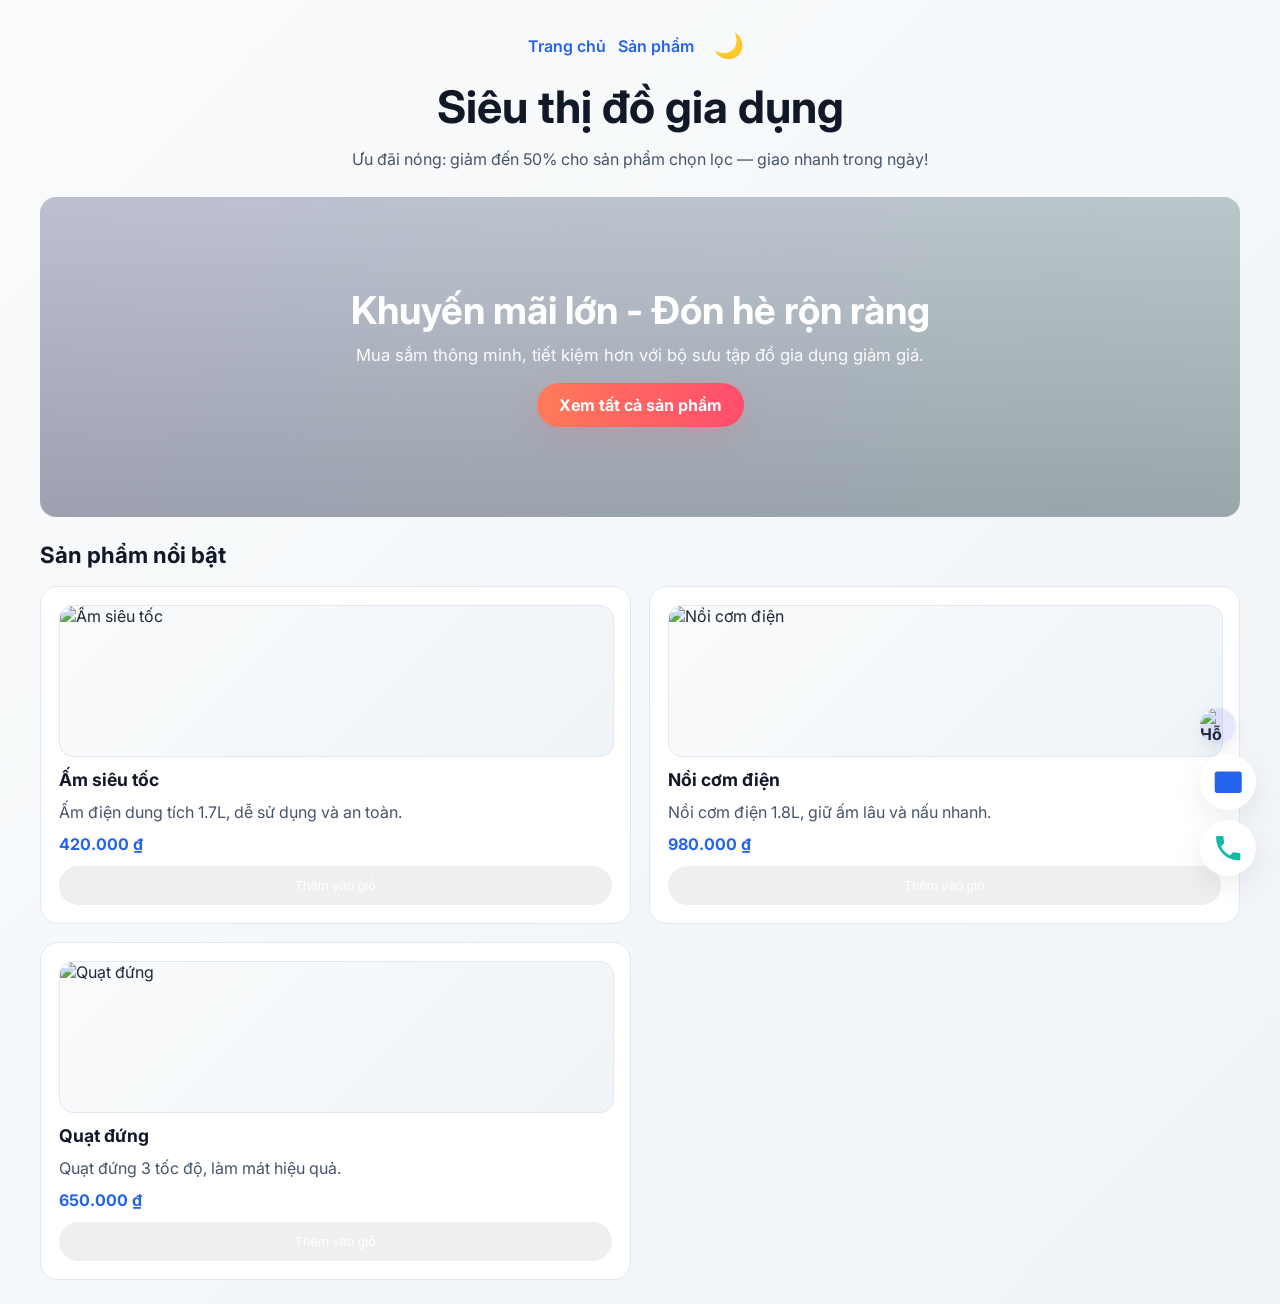
==== backup-2026-06-15_01/index.html @ 62ad3086 "Add files via upload" ====
<!DOCTYPE html>
<html lang="vi">
<head>
    <meta charset="UTF-8">
    <meta name="viewport" content="width=device-width, initial-scale=1">
    <title>Siêu thị đồ gia dụng</title>
    <link rel="icon" href="https://encrypted-tbn0.gstatic.com/images?q=tbn:ANd9GcQMyfhT3JraHYocKn4AHQWmWkL74jH20vujgkunbOzaHg&s=10" type="image/png">
    <link rel="preconnect" href="https://fonts.googleapis.com">
    <link rel="preconnect" href="https://fonts.gstatic.com" crossorigin>
    <link href="https://fonts.googleapis.com/css2?family=Inter:wght@400;500;600;700&display=swap&subset=vietnamese" rel="stylesheet">
    <link rel="stylesheet" href="css/style.css">
</head>
<body>
    <div class="page">
        <header>
            <nav class="top-nav">
                <a href="index.html">Trang chủ</a>
                <a href="products.html">Sản phẩm</a>
                <button id="themeToggle" class="theme-toggle" title="Chế độ tối/sáng" aria-label="Chuyển đổi chế độ">🌙</button>
            </nav>
            <h1>Siêu thị đồ gia dụng</h1>
            <p>Ưu đãi nóng: giảm đến 50% cho sản phẩm chọn lọc — giao nhanh trong ngày!</p>
        </header>

        <section class="promo-hero">
            <div class="promo-inner">
                <h2>Khuyến mãi lớn - Đón hè rộn ràng</h2>
                <p>Mua sắm thông minh, tiết kiệm hơn với bộ sưu tập đồ gia dụng giảm giá.</p>
                <a class="btn-primary" href="products.html">Xem tất cả sản phẩm</a>
            </div>
        </section>

        <section class="featured">
            <h2 class="section-title">Sản phẩm nổi bật</h2>
            <div id="featuredList" class="product-list"></div>
        </section>
    </div>

    <script src="js/script.js"></script>
    <div class="support-widget" id="supportWidget" aria-hidden="false">
        <div class="support-handle" title="Kéo để di chuyển">
            <img class="support-avatar" src="https://phukiennillkin.com/wp-content/uploads/2026/03/avatar-mac-dinh-facebook-6.jpg" alt="Hỗ trợ" />
        </div>
        <a class="support-item" href="mailto:hotro@example.com" title="Email hỗ trợ">
            <svg viewBox="0 0 24 24" aria-hidden="true"><path fill="#2563eb" d="M2 6a2 2 0 012-2h16a2 2 0 012 2v12a2 2 0 01-2 2H4a2 2 0 01-2-2V6zm4-.5L12 11l6-5.5V6l-6 5-6-5V5.5z"/></svg>
        </a>
        <a class="support-item support-contact" href="#" data-number="0978****48" title="Xem số điện thoại">
            <svg viewBox="0 0 24 24" aria-hidden="true"><path fill="#14b8a6" d="M6.62 10.79a15.05 15.05 0 006.59 6.59l2.2-2.2a1 1 0 011.01-.24c1.12.37 2.33.57 3.57.57a1 1 0 011 1V20a1 1 0 01-1 1A17 17 0 013 4a1 1 0 011-1h3.5a1 1 0 011 1c0 1.24.2 2.45.57 3.57a1 1 0 01-.24 1.01l-2.2 2.21z"/></svg>
        </a>
    </div>
</body>
</html>
---- backup-2026-06-15_01/css/style.css ----
:root {
    --bg-primary: linear-gradient(135deg, #fafbfc 0%, #eff4f8 100%);
    --bg-secondary: #ffffff;
    --text-primary: #1f2937;
    --text-secondary: #475569;
    --heading-color: #111827;
    --border-color: #e2e8f0;
    --nav-link: #2563eb;
    --shadow: rgba(15, 23, 42, 0.08);
}

body.dark-mode {
    --bg-primary: linear-gradient(135deg, #0f172a 0%, #1a1f3a 100%);
    --bg-secondary: #1e293b;
    --text-primary: #e2e8f0;
    --text-secondary: #cbd5e1;
    --heading-color: #f1f5f9;
    --border-color: #334155;
    --nav-link: #60a5fa;
    --shadow: rgba(0, 0, 0, 0.3);
}

body {
    margin: 0;
    font-family: 'Inter', Arial, sans-serif;
    background: var(--bg-primary);
    color: var(--text-primary);
    min-height: 100vh;
    transition: background 0.3s ease, color 0.3s ease;
}

.page {
    max-width: 1200px;
    margin: 0 auto;
    padding: 24px;
}

header {
    text-align: center;
    margin-bottom: 24px;
}

header h1 {
    margin: 0;
    font-size: 2.8rem;
    color: var(--heading-color);
}

header p {
    margin: 12px auto 0;
    max-width: 720px;
    color: var(--text-secondary);
    line-height: 1.7;
}

.top-nav {
    display: flex;
    gap: 12px;
    justify-content: center;
    align-items: center;
    margin-bottom: 12px;
}

.top-nav a {
    color: var(--nav-link);
    text-decoration: none;
    font-weight: 600;
}

.top-nav a:hover {
    text-decoration: underline;
}

.theme-toggle {
    background: none;
    border: none;
    font-size: 1.5rem;
    cursor: pointer;
    padding: 8px;
    border-radius: 8px;
    transition: background 0.3s ease;
}

.theme-toggle:hover {
    background: rgba(99, 102, 241, 0.1);
}

/* Promotional hero on homepage */
.promo-hero {
    margin: 24px 0;
    border-radius: 16px;
    overflow: hidden;
    display: flex;
    align-items: center;
    justify-content: center;
    min-height: 320px;
    background-image: linear-gradient(120deg, rgba(99,102,241,0.12), rgba(16,185,129,0.08)), url('https://picsum.photos/seed/promo/1400/600');
    background-size: cover;
    background-position: center;
    position: relative;
    color: #fff;
}

.promo-hero::after {
    content: "";
    position: absolute;
    inset: 0;
    background: linear-gradient(180deg, rgba(2,6,23,0.18), rgba(2,6,23,0.32));
}

.promo-inner {
    position: relative;
    z-index: 2;
    text-align: center;
    padding: 40px;
    max-width: 900px;
}

.promo-inner h2 {
    font-size: 2.4rem;
    margin: 0 0 12px;
    color: #fff;
}

.site-logo {
    display: block;
    margin: 12px auto 8px;
    width: 84px;
    height: 84px;
    object-fit: cover;
    border-radius: 12px;
    box-shadow: 0 10px 30px rgba(2,6,23,0.08);
}

.promo-inner p {
    color: rgba(255,255,255,0.95);
    margin: 0 0 18px;
    font-size: 1.05rem;
}

.btn-primary {
    display: inline-block;
    background: linear-gradient(90deg,#ff7a59,#ff4d6d);
    color: #ffffff;
    padding: 12px 22px;
    border-radius: 999px;
    text-decoration: none;
    font-weight: 700;
    box-shadow: 0 8px 30px rgba(255,77,109,0.18);
    transition: transform 0.15s ease, box-shadow 0.15s ease;
}

.btn-primary:hover {
    transform: translateY(-3px);
    box-shadow: 0 18px 40px rgba(255,77,109,0.22);
}

@media (max-width: 640px) {
    .promo-inner { padding: 20px; }
    .promo-inner h2 { font-size: 1.6rem; }
}

.layout {
    display: grid;
    grid-template-columns: 1.6fr 1fr;
    gap: 24px;
}

.products, .cart {
    background: var(--bg-secondary);
    border-radius: 22px;
    box-shadow: 0 20px 50px var(--shadow);
    padding: 24px;
}

.section-title {
    margin: 0 0 18px;
    font-size: 1.4rem;
    color: var(--heading-color);
}

.product-list {
    display: grid;
    grid-template-columns: repeat(2, minmax(0, 1fr));
    gap: 18px;
}

.product-card {
    border: 1px solid var(--border-color);
    border-radius: 18px;
    padding: 18px;
    display: flex;
    flex-direction: column;
    gap: 12px;
    background: var(--bg-secondary);
    transition: background 0.3s ease, border-color 0.3s ease;
}

.product-card h3 {
    margin: 0;
    font-size: 1.1rem;
    color: var(--heading-color);
}

.product-card img {
    width: 100%;
    height: 150px;
    object-fit: contain;
    border-radius: 14px;
    border: 1px solid var(--border-color);
    background: var(--bg-primary);
}

.product-card p {
    margin: 0;
    color: var(--text-secondary);
    flex: 1;
}

.product-card .price {
    font-weight: 700;
    color: var(--nav-link);
}

.product-card button {
    border: none;dsfdsssss
    background: var(--nav-link);
    color: white;
    border-radius: 999px;
    padding: 12px 18px;
    cursor: pointer;
    transition: transform 0.2s ease, background 0.2s ease;
}

.product-card button:hover {
    transform: translateY(-1px);
    background: #1d4ed8;
}

.cart table {
    width: 100%;
    border-collapse: collapse;
}

.cart th, .cart td {
    padding: 12px 10px;
    text-align: left;
    border-bottom: 1px solid var(--border-color);
    color: var(--text-primary);
}

.cart th {
    color: var(--heading-color);
    font-weight: 700;
}

.cart td:last-child {
    text-align: center;
}

.cart-actions {
    display: flex;
    justify-content: space-between;
    align-items: center;
    margin-top: 24px;
    gap: 12px;
    flex-wrap: wrap;
}

.cart-actions .total {
    font-size: 1.25rem;
    font-weight: 700;
    color: var(--heading-color);
}

.cart-actions button {
    border: none;
    background: #14b8a6;
    color: white;
    border-radius: 999px;
    padding: 12px 20px;
    cursor: pointer;
    transition: background 0.2s ease;
}

.cart-actions button:hover {
    background: #0f766e;
}

.empty {
    color: var(--text-secondary);
    padding: 24px 0;
}

.tracking {
    margin-top: 18px;
    border: 1px solid var(--border-color);
    border-radius: 18px;
    padding: 18px;
    background: var(--bg-secondary);
}
}

.tracking strong {
    display: block;
    margin-bottom: 6px;
    color: var(--heading-color);
}

/* Floating support widget */
.support-widget {
    position: fixed;
    bottom: 24px;
    right: 24px;
    display: flex;
    flex-direction: column;
    gap: 10px;
    z-index: 9999;
    cursor: grab;
    user-select: none;
}
.support-widget:active { cursor: grabbing; }
.support-handle {
    width: 36px;
    height: 36px;
    border-radius: 50%;
    background: rgba(99, 102, 241, 0.15);
    display: flex;
    align-items: center;
    justify-content: center;
    font-weight: 700;
    color: var(--text-primary);
    box-shadow: 0 6px 18px var(--shadow);
    transition: background 0.3s ease;
}
.support-avatar { width: 36px; height: 36px; border-radius: 50%; display: block; }
.support-item {
    width: 56px;
    height: 56px;
    border-radius: 50%;
    background: var(--bg-secondary);
    display: inline-flex;
    align-items: center;
    justify-content: center;
    text-decoration: none;
    box-shadow: 0 10px 30px var(--shadow);
    transition: transform 0.12s ease, box-shadow 0.12s ease;
    overflow: hidden;
}
.support-item:hover { transform: translateY(-4px); box-shadow: 0 18px 40px var(--shadow); }
.support-item svg { width: 58%; height: 58%; display: block; }

.support-tooltip {
    position: fixed;
    padding: 8px 12px;
    background: rgba(15, 23, 42, 0.95);
    color: #fff;
    border-radius: 8px;
    font-weight: 700;
    font-size: 0.95rem;
    box-shadow: 0 12px 30px rgba(2,6,23,0.18);
    z-index: 99999;
    transform-origin: bottom right;
}
.support-tooltip.hide { display: none; }

@media (max-width: 520px) {
    .support-widget { right: 12px; bottom: 12px; }
    .support-item { width: 48px; height: 48px; }
}

@media (max-width: 980px) {
    .layout {
        grid-template-columns: 1fr;
    }

    .product-list {
        grid-template-columns: 1fr;
    }
}
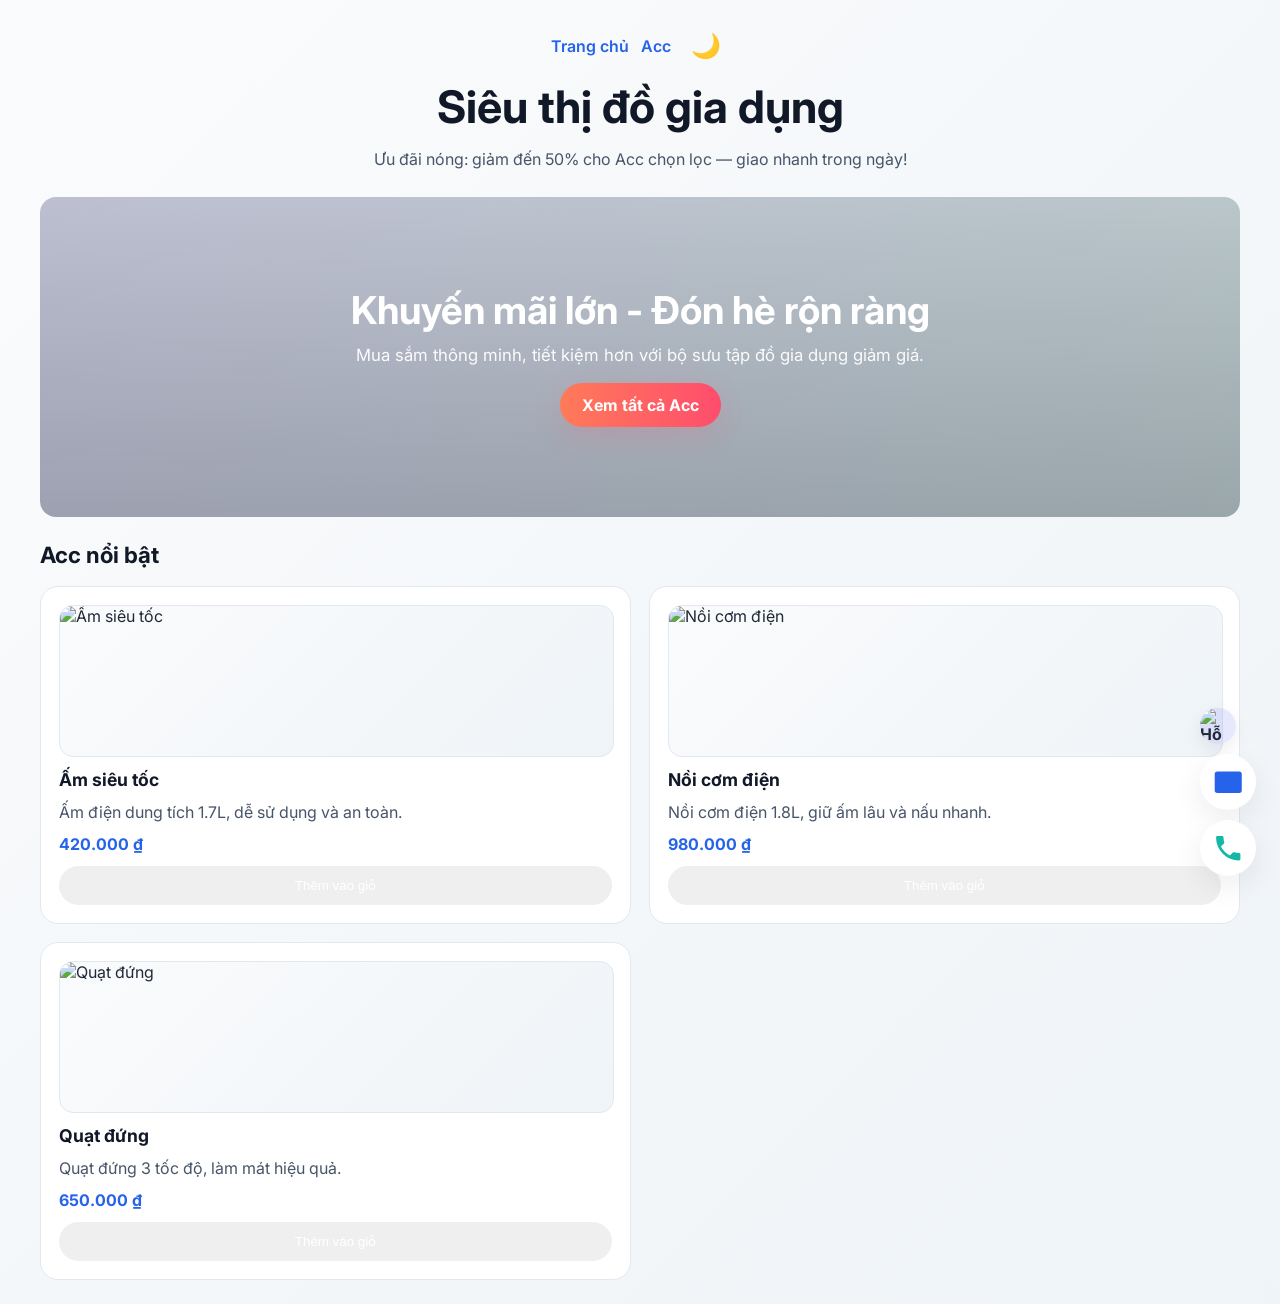
==== commit ae714885: "Add files via upload" ====
--- a/backup-2026-06-15_01/index.html
+++ b/backup-2026-06-15_01/index.html
@@ -15,23 +15,23 @@
         <header>
             <nav class="top-nav">
                 <a href="index.html">Trang chủ</a>
-                <a href="products.html">Sản phẩm</a>
+                <a href="products.html">Acc</a>
                 <button id="themeToggle" class="theme-toggle" title="Chế độ tối/sáng" aria-label="Chuyển đổi chế độ">🌙</button>
             </nav>
             <h1>Siêu thị đồ gia dụng</h1>
-            <p>Ưu đãi nóng: giảm đến 50% cho sản phẩm chọn lọc — giao nhanh trong ngày!</p>
+            <p>Ưu đãi nóng: giảm đến 50% cho Acc chọn lọc — giao nhanh trong ngày!</p>
         </header>
 
         <section class="promo-hero">
             <div class="promo-inner">
                 <h2>Khuyến mãi lớn - Đón hè rộn ràng</h2>
                 <p>Mua sắm thông minh, tiết kiệm hơn với bộ sưu tập đồ gia dụng giảm giá.</p>
-                <a class="btn-primary" href="products.html">Xem tất cả sản phẩm</a>
+                <a class="btn-primary" href="products.html">Xem tất cả Acc</a>
             </div>
         </section>
 
         <section class="featured">
-            <h2 class="section-title">Sản phẩm nổi bật</h2>
+            <h2 class="section-title">Acc nổi bật</h2>
             <div id="featuredList" class="product-list"></div>
         </section>
     </div>
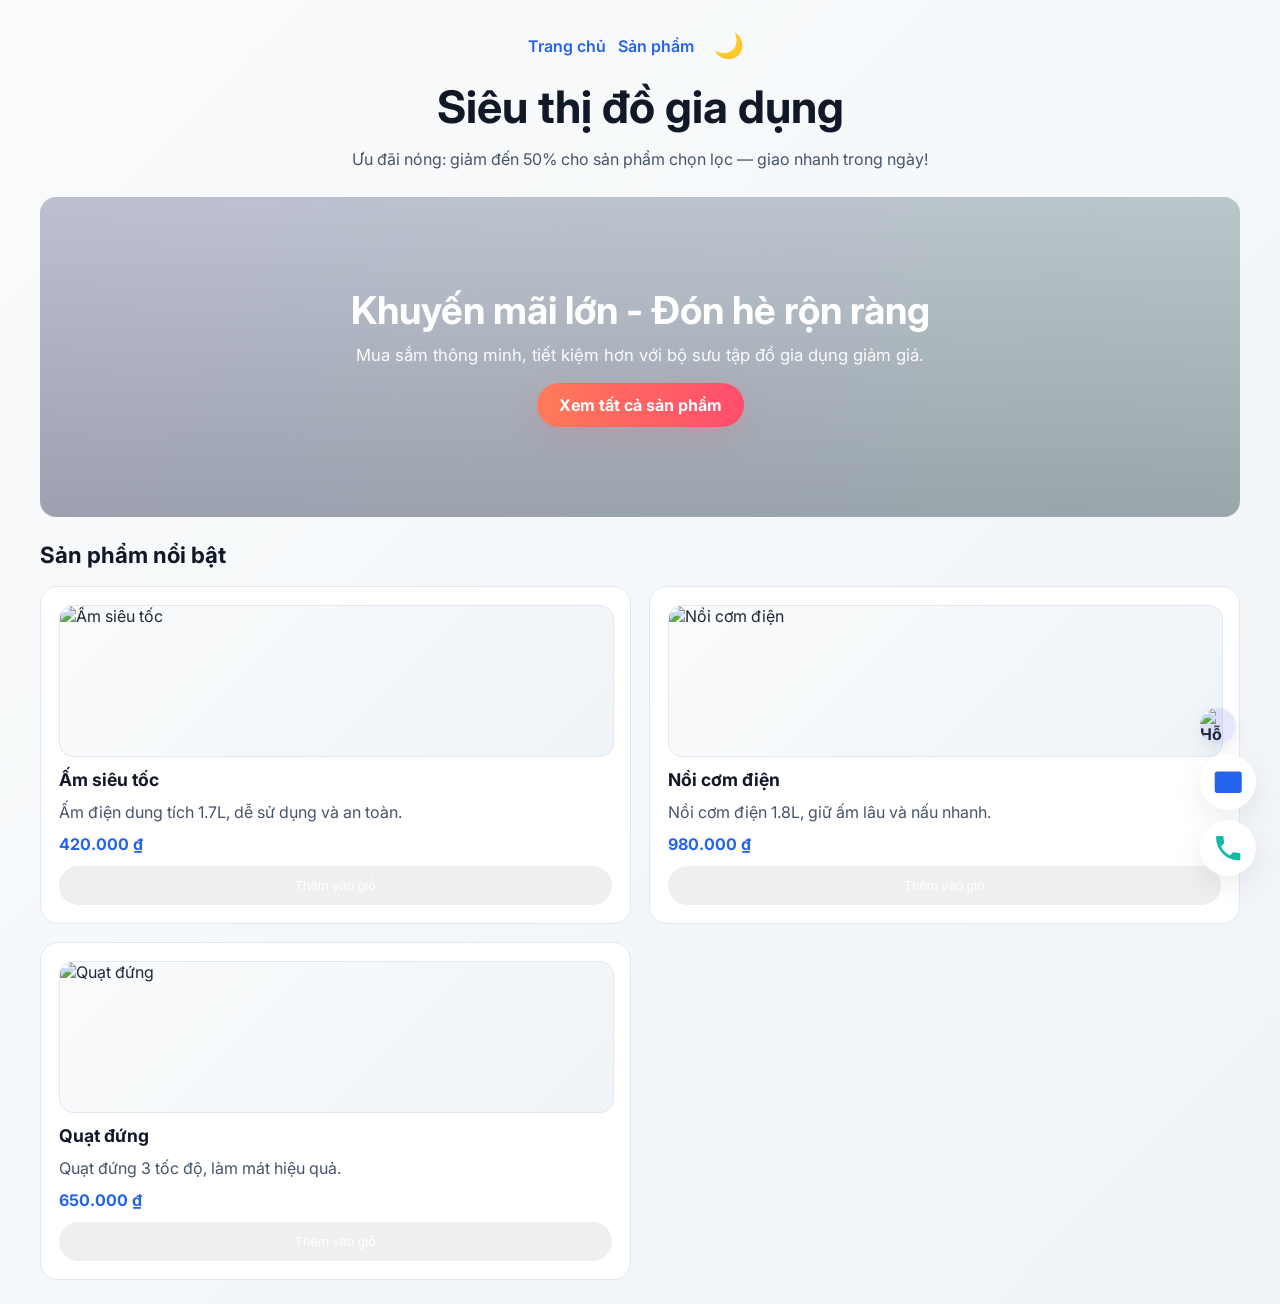
==== commit 0dad6226: "Add files via upload" ====
--- a/backup-2026-06-15_01/index.html
+++ b/backup-2026-06-15_01/index.html
@@ -15,23 +15,23 @@
         <header>
             <nav class="top-nav">
                 <a href="index.html">Trang chủ</a>
-                <a href="products.html">Acc</a>
+                <a href="products.html">Sản phẩm</a>
                 <button id="themeToggle" class="theme-toggle" title="Chế độ tối/sáng" aria-label="Chuyển đổi chế độ">🌙</button>
             </nav>
             <h1>Siêu thị đồ gia dụng</h1>
-            <p>Ưu đãi nóng: giảm đến 50% cho Acc chọn lọc — giao nhanh trong ngày!</p>
+            <p>Ưu đãi nóng: giảm đến 50% cho sản phẩm chọn lọc — giao nhanh trong ngày!</p>
         </header>
 
         <section class="promo-hero">
             <div class="promo-inner">
                 <h2>Khuyến mãi lớn - Đón hè rộn ràng</h2>
                 <p>Mua sắm thông minh, tiết kiệm hơn với bộ sưu tập đồ gia dụng giảm giá.</p>
-                <a class="btn-primary" href="products.html">Xem tất cả Acc</a>
+                <a class="btn-primary" href="products.html">Xem tất cả sản phẩm</a>
             </div>
         </section>
 
         <section class="featured">
-            <h2 class="section-title">Acc nổi bật</h2>
+            <h2 class="section-title">Sản phẩm nổi bật</h2>
             <div id="featuredList" class="product-list"></div>
         </section>
     </div>
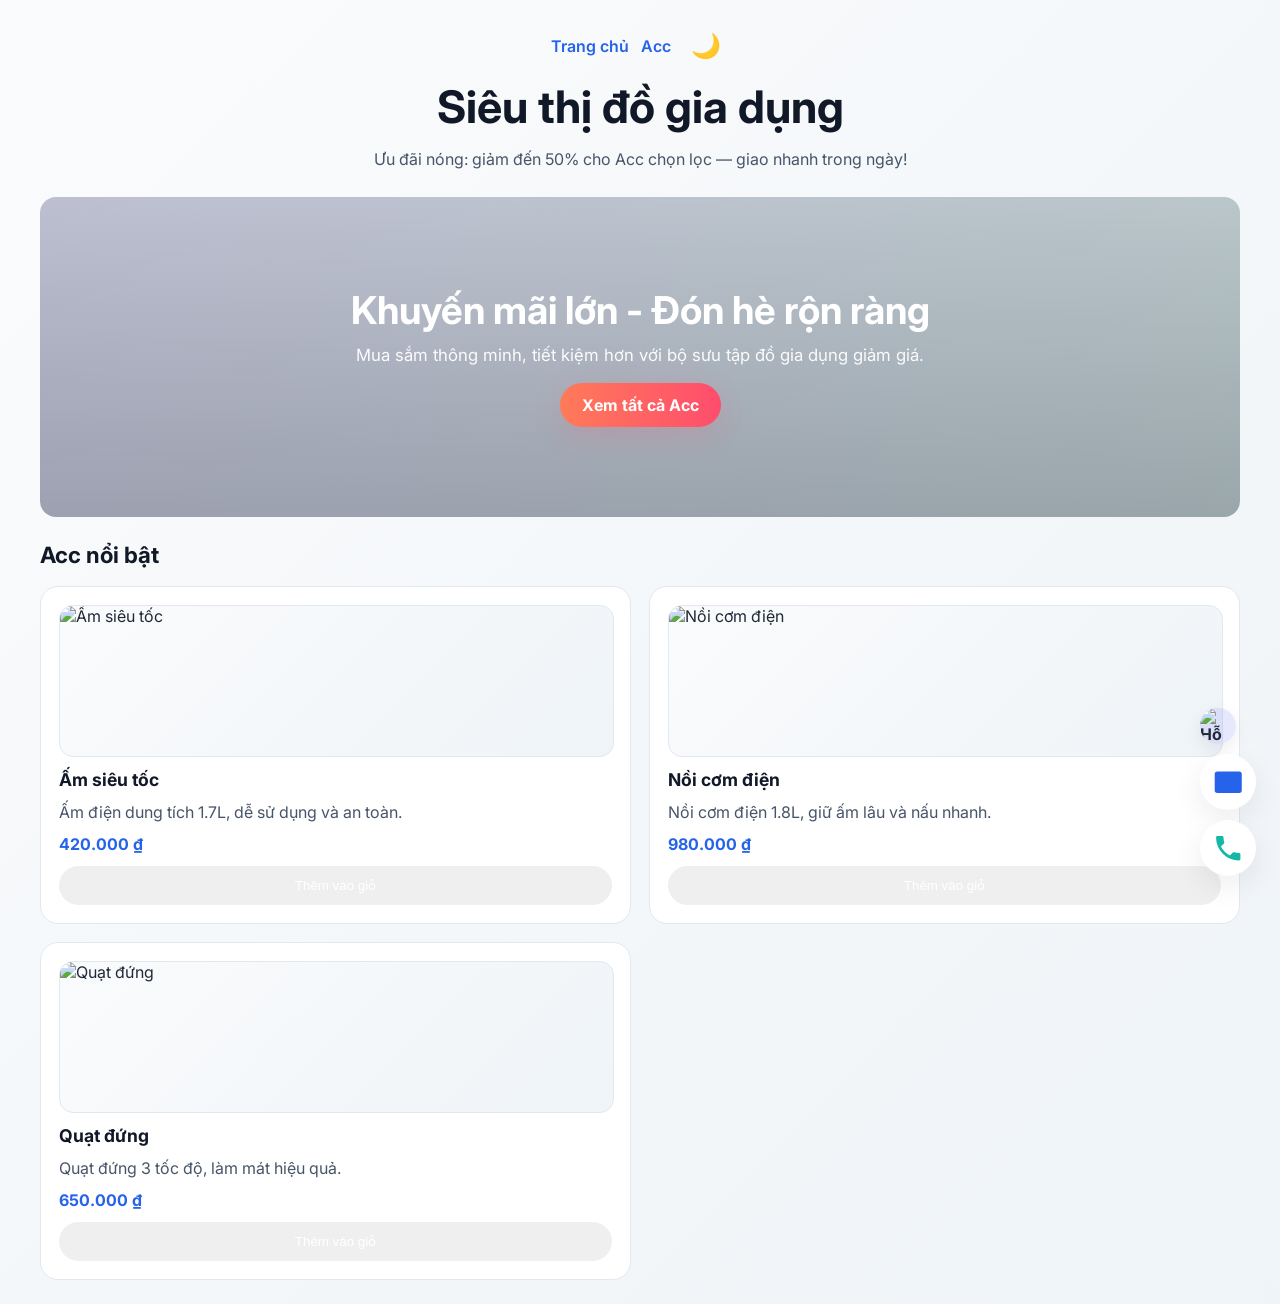
==== commit e09394ec: "Add files via upload" ====
--- a/backup-2026-06-15_01/index.html
+++ b/backup-2026-06-15_01/index.html
@@ -15,23 +15,23 @@
         <header>
             <nav class="top-nav">
                 <a href="index.html">Trang chủ</a>
-                <a href="products.html">Sản phẩm</a>
+                <a href="products.html">Acc</a>
                 <button id="themeToggle" class="theme-toggle" title="Chế độ tối/sáng" aria-label="Chuyển đổi chế độ">🌙</button>
             </nav>
             <h1>Siêu thị đồ gia dụng</h1>
-            <p>Ưu đãi nóng: giảm đến 50% cho sản phẩm chọn lọc — giao nhanh trong ngày!</p>
+            <p>Ưu đãi nóng: giảm đến 50% cho Acc chọn lọc — giao nhanh trong ngày!</p>
         </header>
 
         <section class="promo-hero">
             <div class="promo-inner">
                 <h2>Khuyến mãi lớn - Đón hè rộn ràng</h2>
                 <p>Mua sắm thông minh, tiết kiệm hơn với bộ sưu tập đồ gia dụng giảm giá.</p>
-                <a class="btn-primary" href="products.html">Xem tất cả sản phẩm</a>
+                <a class="btn-primary" href="products.html">Xem tất cả Acc</a>
             </div>
         </section>
 
         <section class="featured">
-            <h2 class="section-title">Sản phẩm nổi bật</h2>
+            <h2 class="section-title">Acc nổi bật</h2>
             <div id="featuredList" class="product-list"></div>
         </section>
     </div>
